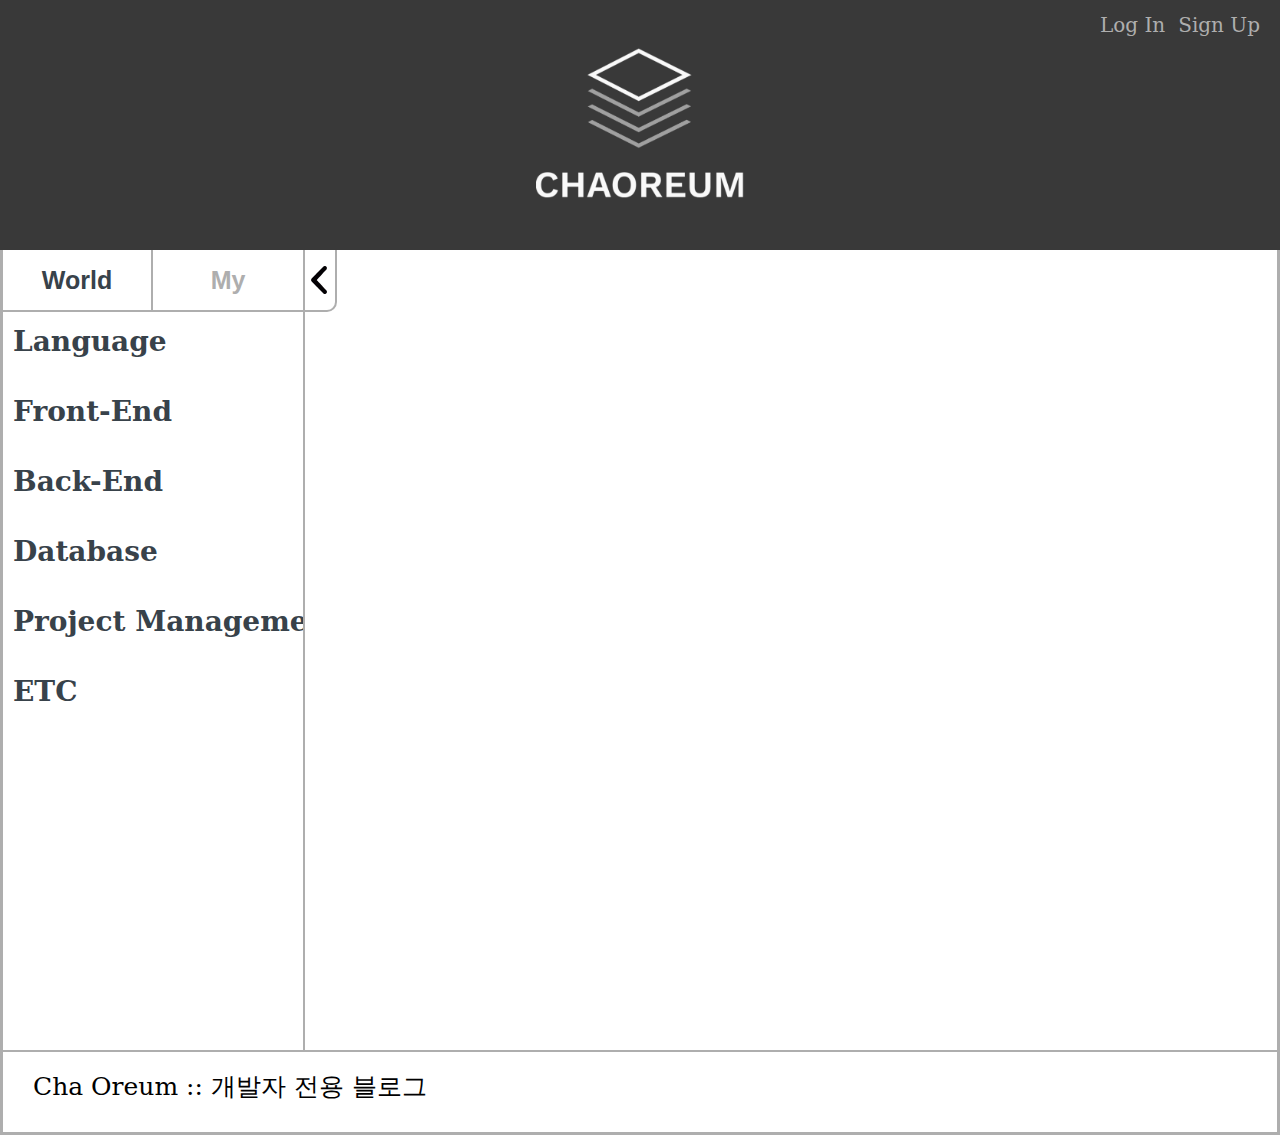
==== html/detail.html @ 219d4a53 "[update] index페이지 submit 수정 [add] detail페이지 추가 및 header, aside, footer 추가" ====
<!DOCTYPE html>
<html lang="en">
<head>
    <meta charset="UTF-8">
    <meta http-equiv="X-UA-Compatible" content="IE=edge">
    <meta name="viewport" content="width=device-width, initial-scale=1.0">
    <link href="../image/headLogo.png" rel="shortcut icon" type="image/x-icon">
    <title>Cha Oreum</title>
    <link rel="stylesheet" href="../css/detail.css">
    <script src="https://code.jquery.com/jquery-1.12.4.min.js"></script>
    <script src="../js/detail.js"></script>
</head>
<body>
    <!-- header -->
    <header>
        <div id="header">
            <div id="header_empty"></div>
            <a href="index.html"><img src="../image/logo.png" alt="logo" id="logo"></a>
            <div id="account">
                <a href="logIn.html">Log In</a>
                <a href="signUp.html">Sign Up</a>
            </div>
        </div>
    </header>

    <!------------------------------------------------------------------------------------->
    
    <div id="body">

        <!-- aside -->
        <aside>
            <div id="hideMenu"><img src="../image/hideMenu.png" alt="숨기기" class="hide"></div>
            <div id="showMenu"><img src="../image/showMenu.png" alt="보이기" class="show"></div>
            <div id="aside_wrap">
                <div id="menu_btn">
                    <button id="world">World</button>
                    <button id="my">My</button>
                </div>
                <div id="category">
                    <div class="mainCategory">Language</div>
                    <div class="sub">
                        <div class="subCategory"><p>JAVA</p></div>
                        <div class="subCategory"><p>Python</p></div>
                        <div class="subCategory"><p>C</p></div>
                    </div>

                    <div class="mainCategory">Front-End</div>
                    <div class="sub">
                        <div class="subCategory"><p>HTML</p></div>
                        <div class="subCategory"><p>CSS</p></div>
                        <div class="subCategory"><p>JavaScript</p></div>
                    </div>

                    <div class="mainCategory">Back-End</div>
                    <div class="sub">
                        <div class="subCategory"><p>PHP</p></div>
                        <div class="subCategory"><p>JSP</p></div>
                        <div class="subCategory"><p>Spring</p></div>
                    </div>

                    <div class="mainCategory">Database</div>
                    <div class="sub">
                        <div class="subCategory"><p>Oracle</p></div>
                        <div class="subCategory"><p>MySQL</p></div>
                    </div>

                    <div class="mainCategory">Project Management</div>
                    <div class="sub">
                        <div class="subCategory"><p>GitHub</p></div>
                    </div>

                    <div class="mainCategory">ETC</div>
                    <div class="sub">
                        <div class="subCategory"><p>Error</p></div>
                        <div class="subCategory"><p>QnA</p></div>
                    </div>
                    
                </div>
            </div>

        </aside>

        <!------------------------------------------------------------------------------------->

        <!-- main -->
        <main>
            
        </main>

        <input type="hidden" name="c" id="category" value="">
        <input type="hidden" name="t" id="title" value="">
        <input type="hidden" name="n" id="nickname" value="">
        <input type="hidden" name="s" id="sort" value="">
        <input type="hidden" name="p" id="page" value="">
    </div>

    <!-- footer -->
    <footer>
        <div id="footer">
            <a href="index.html">Cha Oreum :: 개발자 전용 블로그</a>
        </div>

    </footer>
</body>
</html>
---- css/detail.css ----
/* @font-face {
    font-family: 'NanumGothic';
    src: url('../font/NanumGothic.eot');
    src: url('../font/NanumGothic.eot') format('embedded-opentype')
        ,url('../font/NanumGothic.woff') format('woff');
} */

* {
    margin: 0;
    padding: 0;
}

*:focus {
    outline: none;
}

body {
    width: 1280px;
    margin: 0 auto;
    font-family: 'NanumGothic', 'serif';
}

#body {
    min-height: 800px;
    border-left: 3px solid #AEAEAE;
    border-right: 3px solid #AEAEAE;
    display: flex;
    
}

a {
    color: black;
    text-decoration: none;
}

ul {
    list-style: none;
}

/* header */
#header {
    height: 250px;
    background-color: #393939;
    display: flex;
    justify-content: space-between;
    align-items: center;
}

#header_empty {
    width: 180px;
}

#logo {
    height: 150px;
}

#account {
    width: 160px;
    margin-right: 20px;
    display: flex;
    justify-content: space-between;
}

#account a {
    font-size: 20px;
    color: #AEAEAE;
    margin-bottom: 200px;
}

#account a:hover {
    text-decoration: underline;
}

/* aside */
aside {
    border-right: 2px solid #AEAEAE;
    width: 300px;

}

#hideMenu {
    height: 0px;
    left: 300px;
    position: relative;
}

#hideMenu img {
    border-right: 2px solid #AEAEAE;
    border-bottom: 2px solid #AEAEAE;
    border-bottom-right-radius: 10px;
    padding: 16px 2px;
    cursor: pointer;
}

#showMenu {
    height: 0px;
    left: 0px;
    position: relative;
    display: none;
}

#showMenu img {
    border-right: 2px solid #AEAEAE;
    border-bottom: 2px solid #AEAEAE;
    border-bottom-right-radius: 10px;
    padding: 16px 2px;
    cursor: pointer;
}

#aside_wrap {
    overflow: hidden;
}

#menu_btn {
    width: 300px;
    border-bottom: 2px solid #AEAEAE;
    display: flex;
    justify-content: center;
}

#menu_btn button {
    width: 150px;
    height: 60px;
    font-size: 25px;
    font-weight: bold;
    border: none;
    background-color: white;
    cursor: pointer;
}

#menu_btn #world {
    color: #38424A;
    border-right: 2px solid #AEAEAE;
}

#menu_btn #my {
    color: #AEAEAE;
}

.mainCategory {
    height: 60px;
    font-size: 28px;
    font-weight: bold;
    color: #38424A;
    line-height: 60px;
    padding-left: 10px;
    margin-bottom: 10px;
    text-overflow: hidden;
    white-space: nowrap;
    cursor: pointer;
}

.sub {
    width: 200px;
    height: 0;
    overflow: hidden;
}

.subCategory {
    height: 30px;
    font-size: 20px;
    color: #38424A;
    line-height: 30px;
    margin: 10px 0;
    padding-left: 20px;
    position: relative;
    cursor: pointer;
}

.subCategory p {
    padding-left: 10px;
}

.subCategory::after {
    content: "";
    position: absolute;
    width: 0;
    height: 2px;
    background-color: #AEAEAE;
    transition: all .5s;
}

.subCategory:hover::after {
    width: 100%;
}

/* main */
main {
    min-width: 0;
    flex: 1;
}

/* footer */
#footer {
    height: 80px;
    font-size: 25px;
    line-height: 70px;
    border-width: 2px 3px 3px 3px;
    border-style: solid;
    border-color: #AEAEAE;
    padding-left: 30px;
}
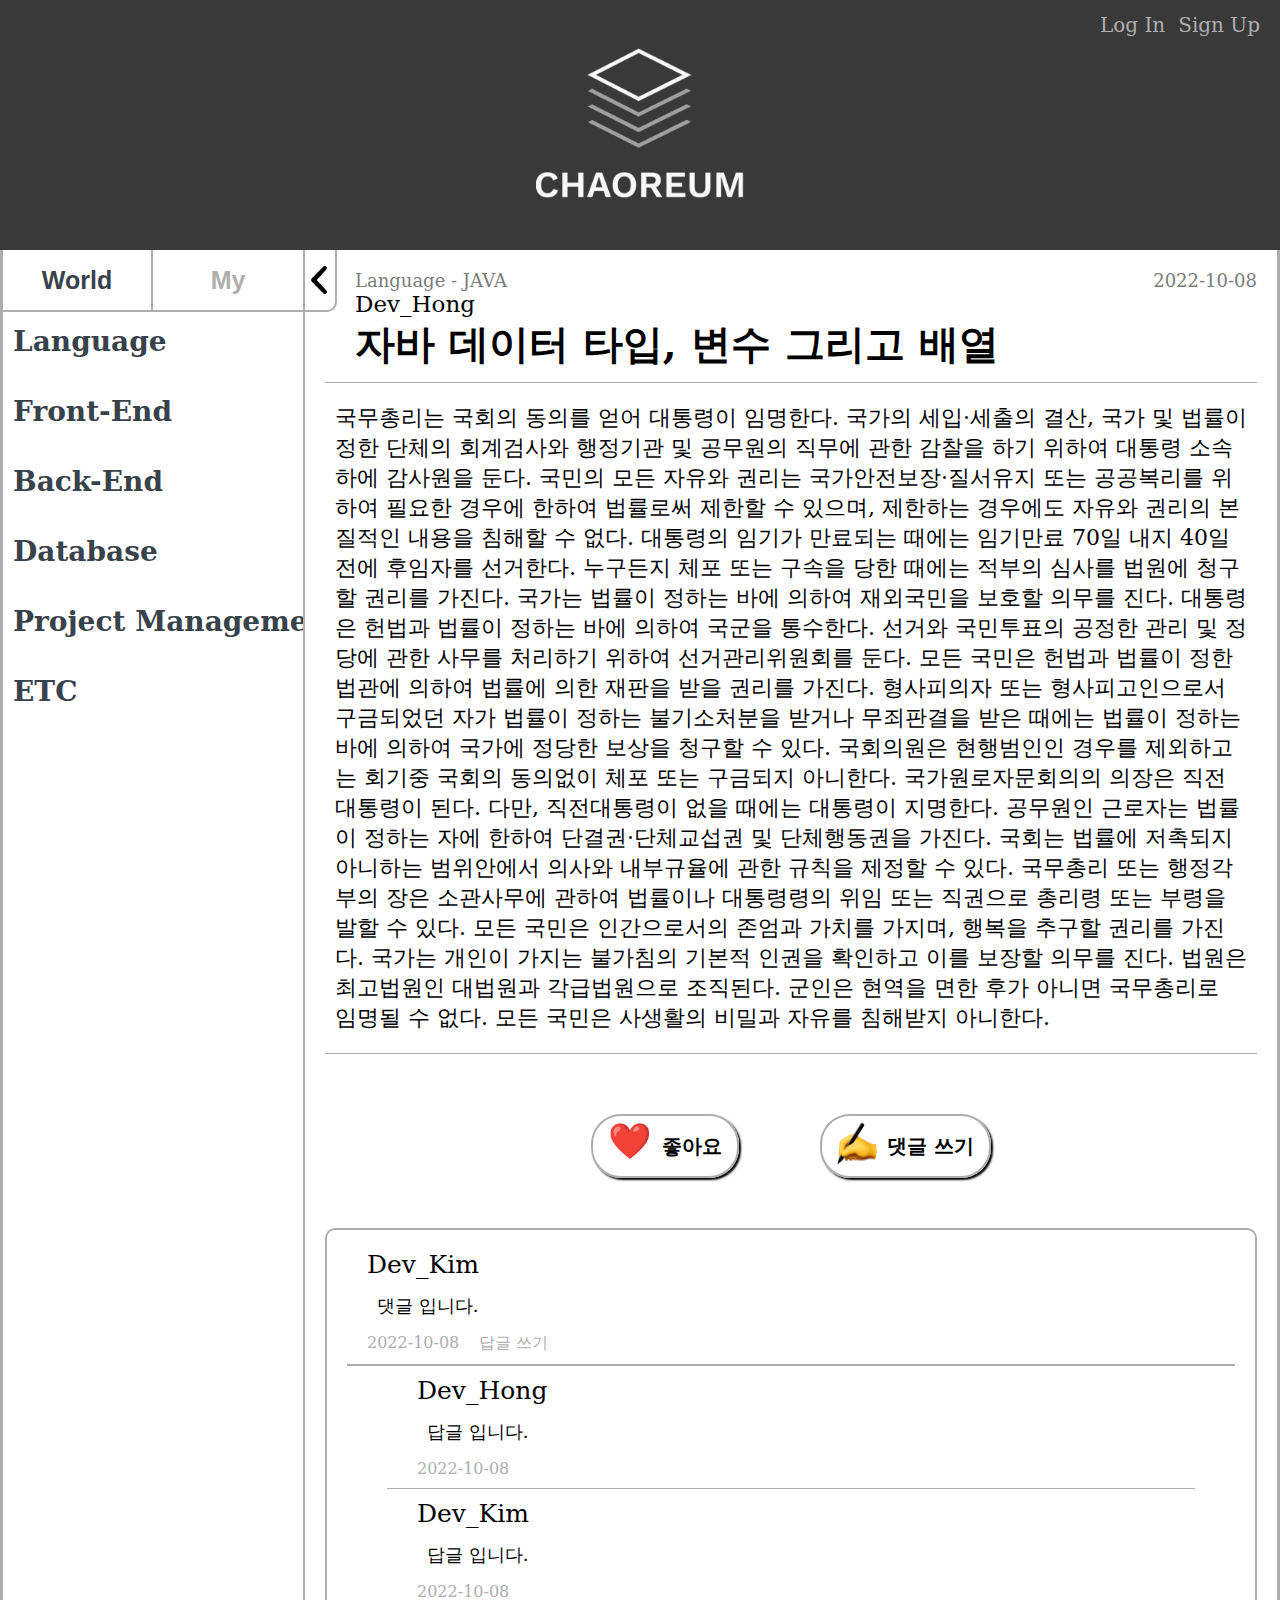
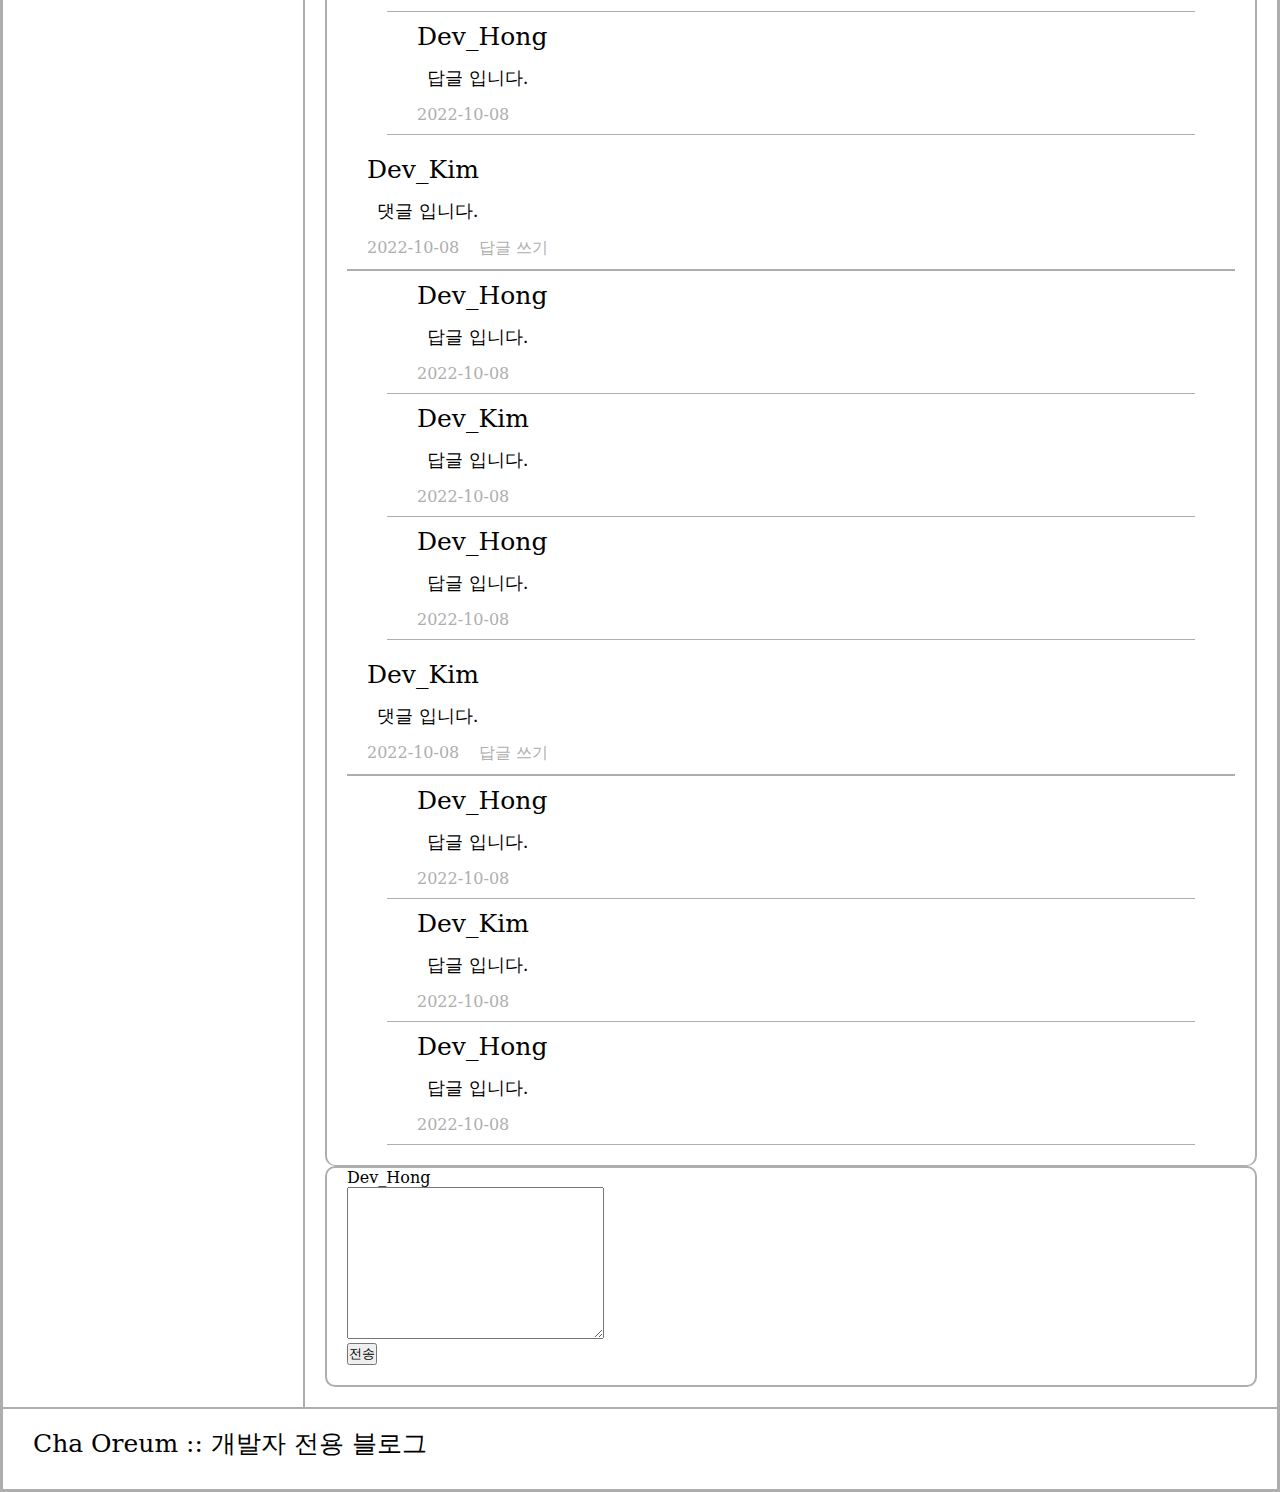
==== commit 8dad1d23: "[add] detail페이지 구현 중" ====
--- a/html/detail.html
+++ b/html/detail.html
@@ -84,14 +84,149 @@
 
         <!-- main -->
         <main>
-            
+        
+            <div>
+                <div id="information">
+                    <span id="category"><span>Language</span> - <span>JAVA</span></span>
+                    <span id="regDate">2022-10-08</span>
+                </div>
+                <div id="nickname">Dev_Hong</div>
+                <div id="title">자바 데이터 타입, 변수 그리고 배열</div>
+                <div id="contents">
+                    국무총리는 국회의 동의를 얻어 대통령이 임명한다. 국가의 세입·세출의 결산, 국가 및 법률이 정한 단체의 회계검사와 행정기관 및 공무원의 직무에 관한 감찰을 하기 위하여 대통령 소속하에 감사원을 둔다. 국민의 모든 자유와 권리는 국가안전보장·질서유지 또는 공공복리를 위하여 필요한 경우에 한하여 법률로써 제한할 수 있으며, 제한하는 경우에도 자유와 권리의 본질적인 내용을 침해할 수 없다. 대통령의 임기가 만료되는 때에는 임기만료 70일 내지 40일전에 후임자를 선거한다. 누구든지 체포 또는 구속을 당한 때에는 적부의 심사를 법원에 청구할 권리를 가진다. 국가는 법률이 정하는 바에 의하여 재외국민을 보호할 의무를 진다.
+
+대통령은 헌법과 법률이 정하는 바에 의하여 국군을 통수한다. 선거와 국민투표의 공정한 관리 및 정당에 관한 사무를 처리하기 위하여 선거관리위원회를 둔다. 모든 국민은 헌법과 법률이 정한 법관에 의하여 법률에 의한 재판을 받을 권리를 가진다. 형사피의자 또는 형사피고인으로서 구금되었던 자가 법률이 정하는 불기소처분을 받거나 무죄판결을 받은 때에는 법률이 정하는 바에 의하여 국가에 정당한 보상을 청구할 수 있다. 국회의원은 현행범인인 경우를 제외하고는 회기중 국회의 동의없이 체포 또는 구금되지 아니한다. 국가원로자문회의의 의장은 직전대통령이 된다. 다만, 직전대통령이 없을 때에는 대통령이 지명한다.
+
+공무원인 근로자는 법률이 정하는 자에 한하여 단결권·단체교섭권 및 단체행동권을 가진다. 국회는 법률에 저촉되지 아니하는 범위안에서 의사와 내부규율에 관한 규칙을 제정할 수 있다. 국무총리 또는 행정각부의 장은 소관사무에 관하여 법률이나 대통령령의 위임 또는 직권으로 총리령 또는 부령을 발할 수 있다. 모든 국민은 인간으로서의 존엄과 가치를 가지며, 행복을 추구할 권리를 가진다. 국가는 개인이 가지는 불가침의 기본적 인권을 확인하고 이를 보장할 의무를 진다. 법원은 최고법원인 대법원과 각급법원으로 조직된다. 군인은 현역을 면한 후가 아니면 국무총리로 임명될 수 없다. 모든 국민은 사생활의 비밀과 자유를 침해받지 아니한다.
+                </div>
+            </div>
+
+            <div id="guest">
+                <div>
+                    <div id="hart"><!-- 🤍 -->❤️</div><div id="like">좋아요</div>
+                </div>
+                <div>
+                    <img src="../image/comment.png" id="comment_img"><div id="comment_btn">댓글 쓰기</div>
+                </div>
+            </div>
+
+            <!-- comment -->
+            <div>
+                <div id="comments">
+                    <div class="mainComment">
+                        <div class="nickname">Dev_Kim</div>
+                        <div class="comment">댓글 입니다.</div>
+                        <div class="commRegDate"><span>2022-10-08</span><span class="reply_btn">답글 쓰기</span></div>
+                    </div>
+                    <div class="reply">
+                        <form name="replyForm" action="" method="post">
+                            <div>
+                                <textarea name="reply" id="" cols="30" rows="10" placeholder=" 답글을 입력해 주세요."></textarea>
+                                <div>
+                                    <input type="button" value="전송" onclick="sendReply(comment_no)">
+                                </div>
+                            </div>
+                        </form>
+                    </div>
+                    <div>
+                        <div class="subComment">
+                            <div class="nickname">Dev_Hong</div>
+                            <div class="comment">답글 입니다.</div>
+                            <div class="commRegDate">2022-10-08</div>
+                        </div>
+                        <div class="subComment">
+                            <div class="nickname">Dev_Kim</div>
+                            <div class="comment">답글 입니다.</div>
+                            <div class="commRegDate">2022-10-08</div>
+                        </div>
+                        <div class="subComment">
+                            <div class="nickname">Dev_Hong</div>
+                            <div class="comment">답글 입니다.</div>
+                            <div class="commRegDate">2022-10-08</div>
+                        </div>
+                    </div>
+
+                    <div class="mainComment">
+                        <div class="nickname">Dev_Kim</div>
+                        <div class="comment">댓글 입니다.</div>
+                        <div class="commRegDate"><span>2022-10-08</span><span class="reply_btn">답글 쓰기</span></div>
+                    </div>
+                    <div class="reply">
+                        <form name="replyForm" action="" method="post">
+                            <div>
+                                <textarea name="reply" id="" cols="30" rows="10" placeholder=" 답글을 입력해 주세요."></textarea>
+                                <div>
+                                    <input type="button" value="전송" onclick="sendReply(comment_no)">
+                                </div>
+                            </div>
+                        </form>
+                    </div>
+                    <div>
+                        <div class="subComment">
+                            <div class="nickname">Dev_Hong</div>
+                            <div class="comment">답글 입니다.</div>
+                            <div class="commRegDate">2022-10-08</div>
+                        </div>
+                        <div class="subComment">
+                            <div class="nickname">Dev_Kim</div>
+                            <div class="comment">답글 입니다.</div>
+                            <div class="commRegDate">2022-10-08</div>
+                        </div>
+                        <div class="subComment">
+                            <div class="nickname">Dev_Hong</div>
+                            <div class="comment">답글 입니다.</div>
+                            <div class="commRegDate">2022-10-08</div>
+                        </div>
+                    </div>
+
+                    <div class="mainComment">
+                        <div class="nickname">Dev_Kim</div>
+                        <div class="comment">댓글 입니다.</div>
+                        <div class="commRegDate"><span>2022-10-08</span><span class="reply_btn">답글 쓰기</span></div>
+                    </div>
+                    <div class="reply">
+                        <form name="replyForm" action="" method="post">
+                            <div>
+                                <textarea name="reply" id="" cols="30" rows="10" placeholder=" 답글을 입력해 주세요."></textarea>
+                                <div>
+                                    <input type="button" value="전송" onclick="sendReply(comment_no)">
+                                </div>
+                            </div>
+                        </form>
+                    </div>
+                    <div>
+                        <div class="subComment">
+                            <div class="nickname">Dev_Hong</div>
+                            <div class="comment">답글 입니다.</div>
+                            <div class="commRegDate">2022-10-08</div>
+                        </div>
+                        <div class="subComment">
+                            <div class="nickname">Dev_Kim</div>
+                            <div class="comment">답글 입니다.</div>
+                            <div class="commRegDate">2022-10-08</div>
+                        </div>
+                        <div class="subComment">
+                            <div class="nickname">Dev_Hong</div>
+                            <div class="comment">답글 입니다.</div>
+                            <div class="commRegDate">2022-10-08</div>
+                        </div>
+                    </div>
+                </div>
+                <div id="writeComment">
+                    <form name="commentForm" action="" method="post">
+                        <div>Dev_Hong</div>
+                        <div>
+                            <textarea name="" id="" cols="30" rows="10"></textarea>
+                            <div>
+                                <input type="button" value="전송">
+                            </div>
+                        </div>
+                    </form>
+                </div>
+            </div>
+
         </main>
 
-        <input type="hidden" name="c" id="category" value="">
-        <input type="hidden" name="t" id="title" value="">
-        <input type="hidden" name="n" id="nickname" value="">
-        <input type="hidden" name="s" id="sort" value="">
-        <input type="hidden" name="p" id="page" value="">
     </div>
 
     <!-- footer -->
--- a/css/detail.css
+++ b/css/detail.css
@@ -187,7 +187,133 @@
 /* main */
 main {
     min-width: 0;
+    width: 100%;
+    padding: 20px;
     flex: 1;
+}
+
+#information, #nickname, #title {
+    padding-left: 30px;
+}
+
+#information {
+    font-size: 18px;
+    color: #7C7C7C;
+    display: flex;
+    justify-content: space-between;
+}
+
+#nickname {
+    font-size: 23px;
+}
+
+#title {
+    font-size: 40px;
+    font-weight: bold;
+    border-bottom: 1px solid #AEAEAE;
+    padding-right: 30px;
+    padding-bottom: 10px;
+    overflow: hidden;
+    text-overflow: ellipsis;
+    white-space: nowrap;
+}
+
+#contents {
+    font-size: 22px;
+    border-bottom: 1px solid #AEAEAE;
+    padding: 20px 10px;
+}
+
+#guest {
+    width: 400px;
+    margin: 60px auto 50px;
+    display: flex;
+    justify-content: space-between;
+}
+
+#guest>div {
+    height: 50px;
+    border: 2px solid #AEAEAE;
+    border-radius: 30px;
+    padding: 5px 15px;
+    box-shadow: 2px 2px 2px black;
+    display: flex;
+    justify-content: center;
+    cursor: pointer;
+}
+
+#guest>div:active {
+    box-shadow: none;
+    position: relative;
+    top: 2px;
+    left: 2px;
+}
+
+#hart {
+    font-size: 35px;
+}
+
+#like, #comment_btn {
+    font-size: 20px;
+    font-weight: bold;
+    line-height: 50px;
+    margin-left: 10px;
+}
+
+#comment_img {
+    width: 40px;
+    padding-bottom: 5px;
+}
+
+/* comment */
+#comments, #writeComment {
+    border: 2px solid #AEAEAE;
+    border-radius: 10px;
+    padding: 0 20px 20px;
+}
+
+#comments {
+    border-bottom: 0.5px solid #AEAEAE;
+}
+
+.mainComment {
+    border-bottom: 2px solid #AEAEAE;
+    padding: 20px 20px 0;
+}
+
+.nickname {
+    font-size: 25px;
+}
+
+.comment {
+    font-size: 18px;
+    margin: 15px 10px;
+}
+
+.commRegDate {
+    color: #AEAEAE;
+    font-size: 16px;
+    padding-bottom: 10px;
+}
+
+.reply_btn {
+    margin-left: 20px;
+    cursor: pointer;
+}
+
+.reply_btn:hover {
+    text-decoration: underline;
+}
+
+.reply {
+    padding-top: 10px;
+    display: none;
+}
+
+.subComment {
+    border-bottom: 1px solid #AEAEAE;
+    margin: 0 40px;
+    padding: 10px 30px 0px;
 }
 
 /* footer */
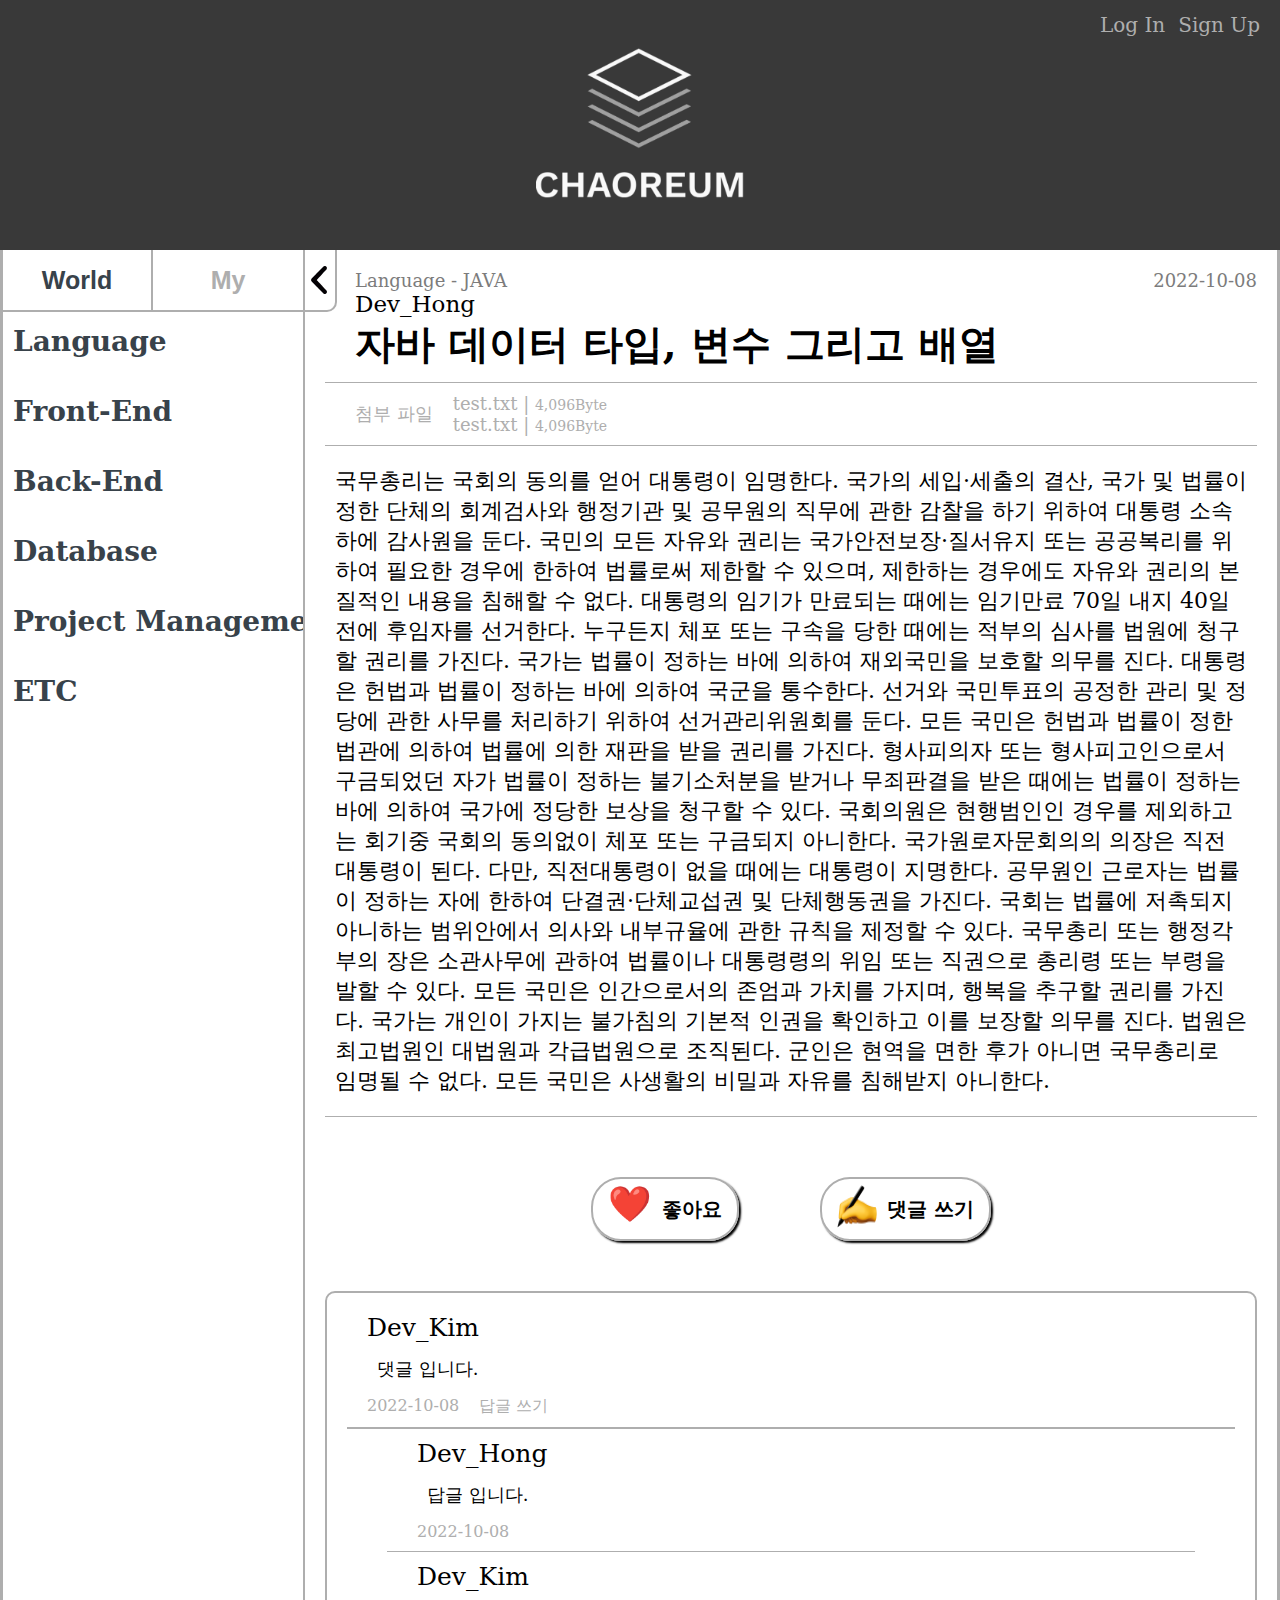
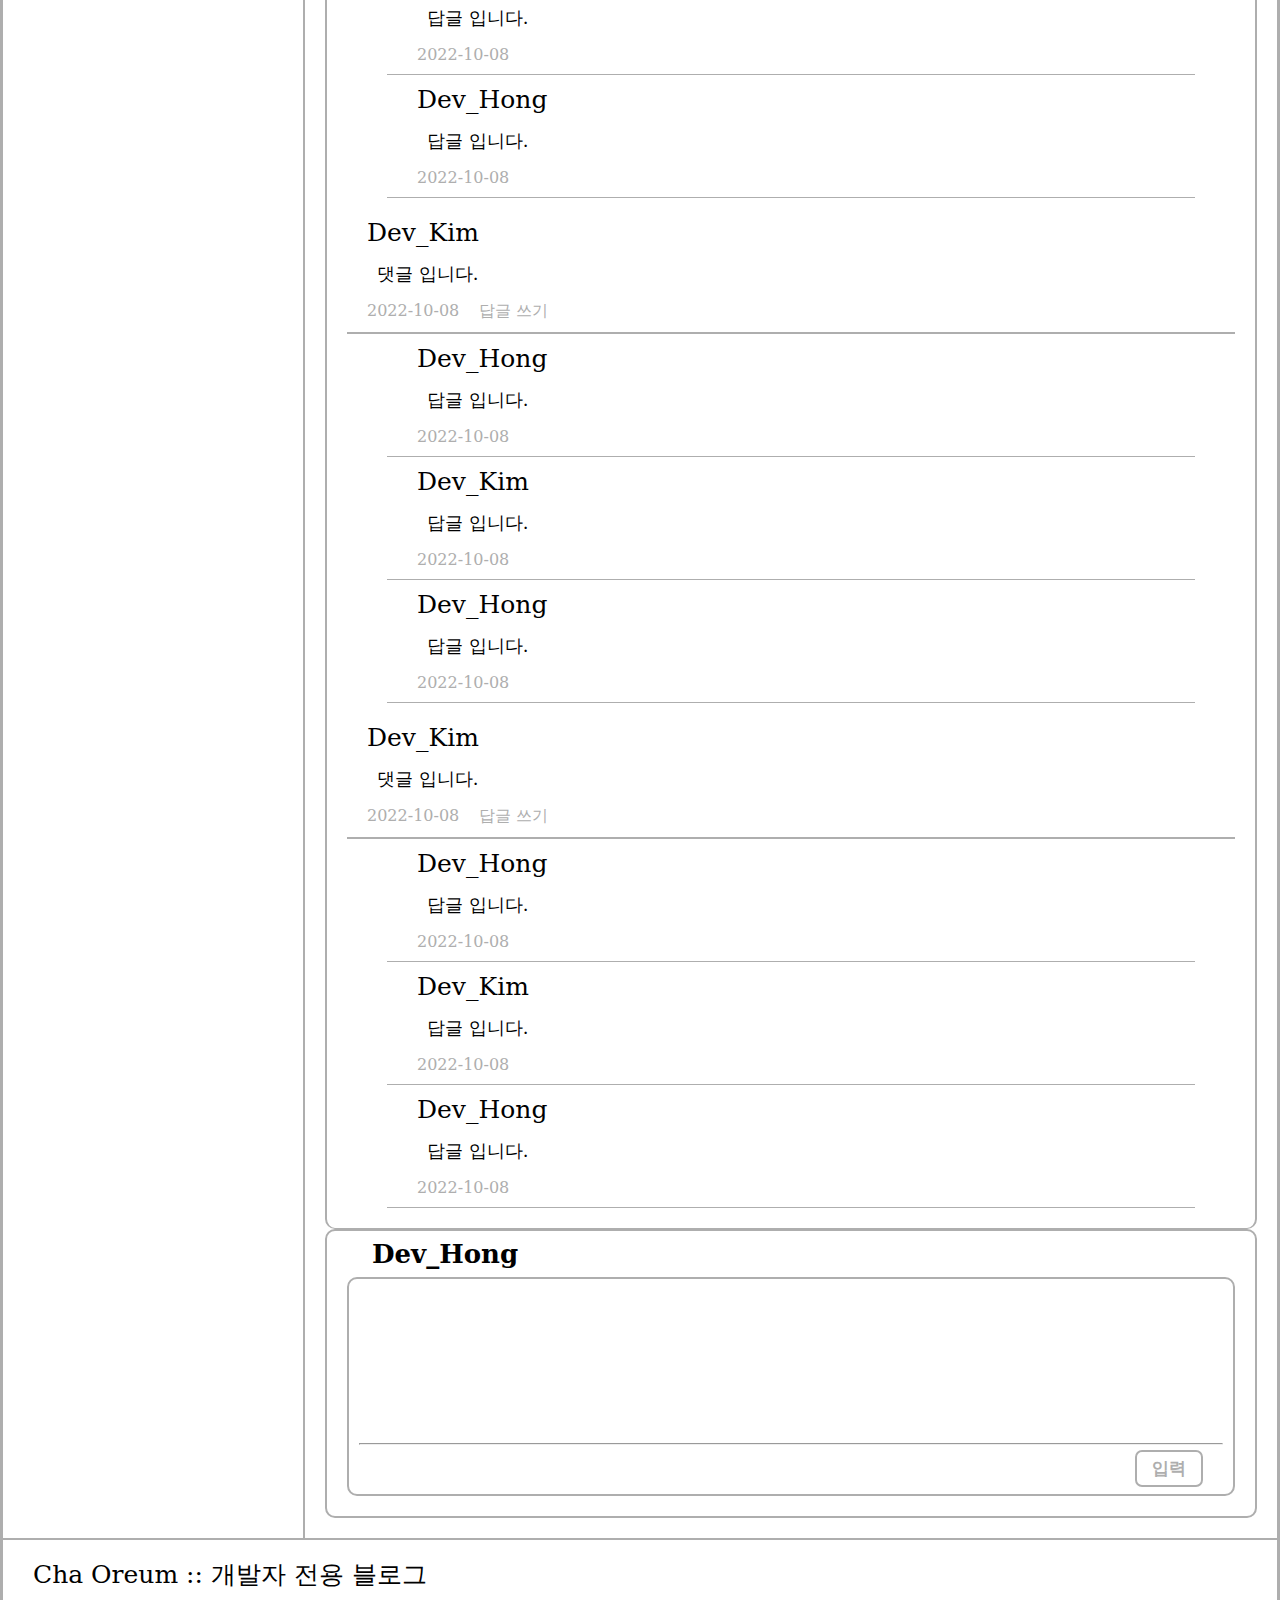
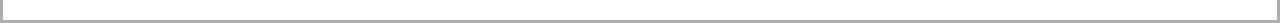
==== commit 55ae1cdf: "[add] detail페이지 첨부파일 추가 [update]댓글, 답글 디자인 업데이트 detail페이지 디자인 구현 완료" ====
--- a/html/detail.html
+++ b/html/detail.html
@@ -92,6 +92,13 @@
                 </div>
                 <div id="nickname">Dev_Hong</div>
                 <div id="title">자바 데이터 타입, 변수 그리고 배열</div>
+                <div id="files">
+                    <div id="file">첨부 파일</div>
+                    <div class="file">
+                        <div><a download href="" class="fileName">test.txt</a> | <span class="fileSize">4,096Byte</span></div>
+                        <div><a download href="" class="fileName">test.txt</a> | <span class="fileSize">4,096Byte</span></div>
+                    </div>
+                </div>
                 <div id="contents">
                     국무총리는 국회의 동의를 얻어 대통령이 임명한다. 국가의 세입·세출의 결산, 국가 및 법률이 정한 단체의 회계검사와 행정기관 및 공무원의 직무에 관한 감찰을 하기 위하여 대통령 소속하에 감사원을 둔다. 국민의 모든 자유와 권리는 국가안전보장·질서유지 또는 공공복리를 위하여 필요한 경우에 한하여 법률로써 제한할 수 있으며, 제한하는 경우에도 자유와 권리의 본질적인 내용을 침해할 수 없다. 대통령의 임기가 만료되는 때에는 임기만료 70일 내지 40일전에 후임자를 선거한다. 누구든지 체포 또는 구속을 당한 때에는 적부의 심사를 법원에 청구할 권리를 가진다. 국가는 법률이 정하는 바에 의하여 재외국민을 보호할 의무를 진다.
 
@@ -121,9 +128,9 @@
                     <div class="reply">
                         <form name="replyForm" action="" method="post">
                             <div>
-                                <textarea name="reply" id="" cols="30" rows="10" placeholder=" 답글을 입력해 주세요."></textarea>
-                                <div>
-                                    <input type="button" value="전송" onclick="sendReply(comment_no)">
+                                <textarea name="reply" class="reply_txt" cols="30" rows="10" placeholder="답글을 입력해 주세요."></textarea><hr>
+                                <div class="reply_btn_wrap">
+                                    <input type="button" class="reply_send" value="입력" onclick="sendReply(comment_no)">
                                 </div>
                             </div>
                         </form>
@@ -154,9 +161,9 @@
                     <div class="reply">
                         <form name="replyForm" action="" method="post">
                             <div>
-                                <textarea name="reply" id="" cols="30" rows="10" placeholder=" 답글을 입력해 주세요."></textarea>
-                                <div>
-                                    <input type="button" value="전송" onclick="sendReply(comment_no)">
+                                <textarea name="reply" class="reply_txt" cols="30" rows="10" placeholder="답글을 입력해 주세요."></textarea><hr>
+                                <div class="reply_btn_wrap">
+                                    <input type="button" class="reply_send" value="입력" onclick="sendReply(comment_no)">
                                 </div>
                             </div>
                         </form>
@@ -187,9 +194,9 @@
                     <div class="reply">
                         <form name="replyForm" action="" method="post">
                             <div>
-                                <textarea name="reply" id="" cols="30" rows="10" placeholder=" 답글을 입력해 주세요."></textarea>
-                                <div>
-                                    <input type="button" value="전송" onclick="sendReply(comment_no)">
+                                <textarea name="reply" class="reply_txt" cols="30" rows="10" placeholder="답글을 입력해 주세요."></textarea><hr>
+                                <div class="reply_btn_wrap">
+                                    <input type="button" class="reply_send" value="입력" onclick="sendReply(comment_no)">
                                 </div>
                             </div>
                         </form>
@@ -214,11 +221,11 @@
                 </div>
                 <div id="writeComment">
                     <form name="commentForm" action="" method="post">
-                        <div>Dev_Hong</div>
-                        <div>
-                            <textarea name="" id="" cols="30" rows="10"></textarea>
-                            <div>
-                                <input type="button" value="전송">
+                        <div id="comment_nick">Dev_Hong</div>
+                        <div id="comment_wrap">
+                            <textarea name="comment" id="comment_txt" cols="30" rows="10"></textarea><hr>
+                            <div id="comment_btn_wrap">
+                                <input type="button" id="comment_send" value="입력">
                             </div>
                         </div>
                     </form>
--- a/css/detail.css
+++ b/css/detail.css
@@ -218,6 +218,30 @@
     white-space: nowrap;
 }
 
+#files {
+    font-size: 18px;
+    color: #AEAEAE;
+    border-bottom: 1px solid #AEAEAE;
+    padding: 10px 30px;
+    display: flex;
+}
+
+#file {
+    margin-right: 20px;
+}
+
+.fileName {
+    color: #AEAEAE;
+}
+
+.fileName:hover {
+    text-decoration: underline;
+}
+
+.fileSize {
+    font-size: 14px;
+}
+
 #contents {
     font-size: 22px;
     border-bottom: 1px solid #AEAEAE;
@@ -306,14 +330,91 @@
 }
 
 .reply {
-    padding-top: 10px;
+    height: 165px;
+    border: 2px solid #AEAEAE;
+    border-radius: 10px;
+    margin: 10px;
+    padding: 10px;
     display: none;
+}
+
+.reply_txt {
+    width: 100%;
+    height: 120px;
+    font-size: 16px;
+    border: none;
+    resize: none;
+}
+
+.reply_btn_wrap {
+    float: right;
+}
+
+.reply_send {
+    color: #AEAEAE;
+    font-size: 17px;
+    font-weight: bold;
+    border: 2px solid #AEAEAE;
+    border-radius: 7px;
+    background-color: white;
+    margin: 5px 20px;
+    padding: 5px 15px;
+    cursor: pointer;
+}
+
+.reply_send:hover {
+    color: #393939;
+    border: 2px solid #393939;
+    text-decoration: none;
 }
 
 .subComment {
     border-bottom: 1px solid #AEAEAE;
     margin: 0 40px;
     padding: 10px 30px 0px;
+}
+
+#comment_nick {
+    font-size: 26px;
+    font-weight: bold;
+    margin: 8px 25px;
+}
+
+#comment_wrap {
+    height: 195px;
+    border: 2px solid #AEAEAE;
+    border-radius: 10px;
+    padding: 10px;
+}
+
+#comment_txt {
+    width: 100%;
+    height: 150px;
+    font-size: 18px;
+    border: none;
+    resize: none;
+}
+
+#comment_btn_wrap {
+    float: right;
+}
+
+#comment_send {
+    color: #AEAEAE;
+    font-size: 17px;
+    font-weight: bold;
+    border: 2px solid #AEAEAE;
+    border-radius: 7px;
+    background-color: white;
+    margin: 5px 20px;
+    padding: 5px 15px;
+    cursor: pointer;
+}
+
+#comment_send:hover {
+    color: #393939;
+    border: 2px solid #393939;
+    text-decoration: none;
 }
 
 /* footer */
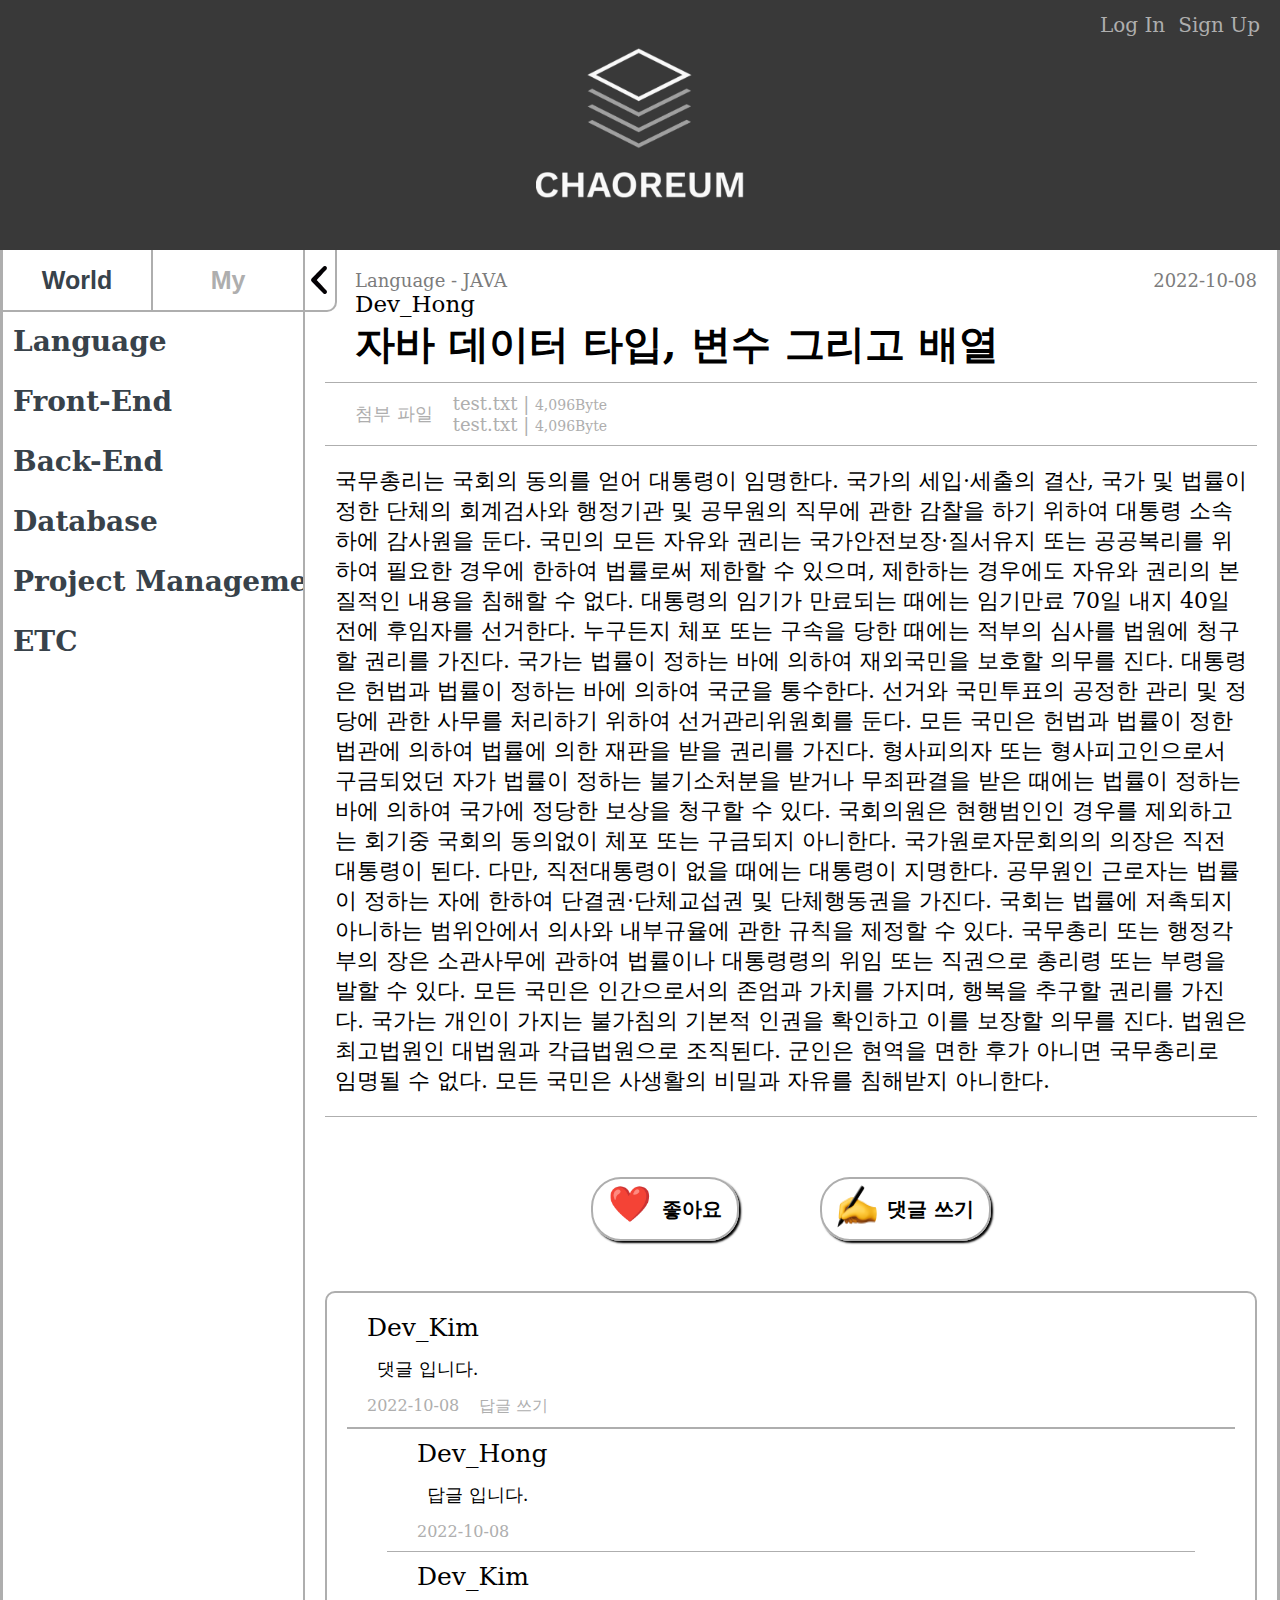
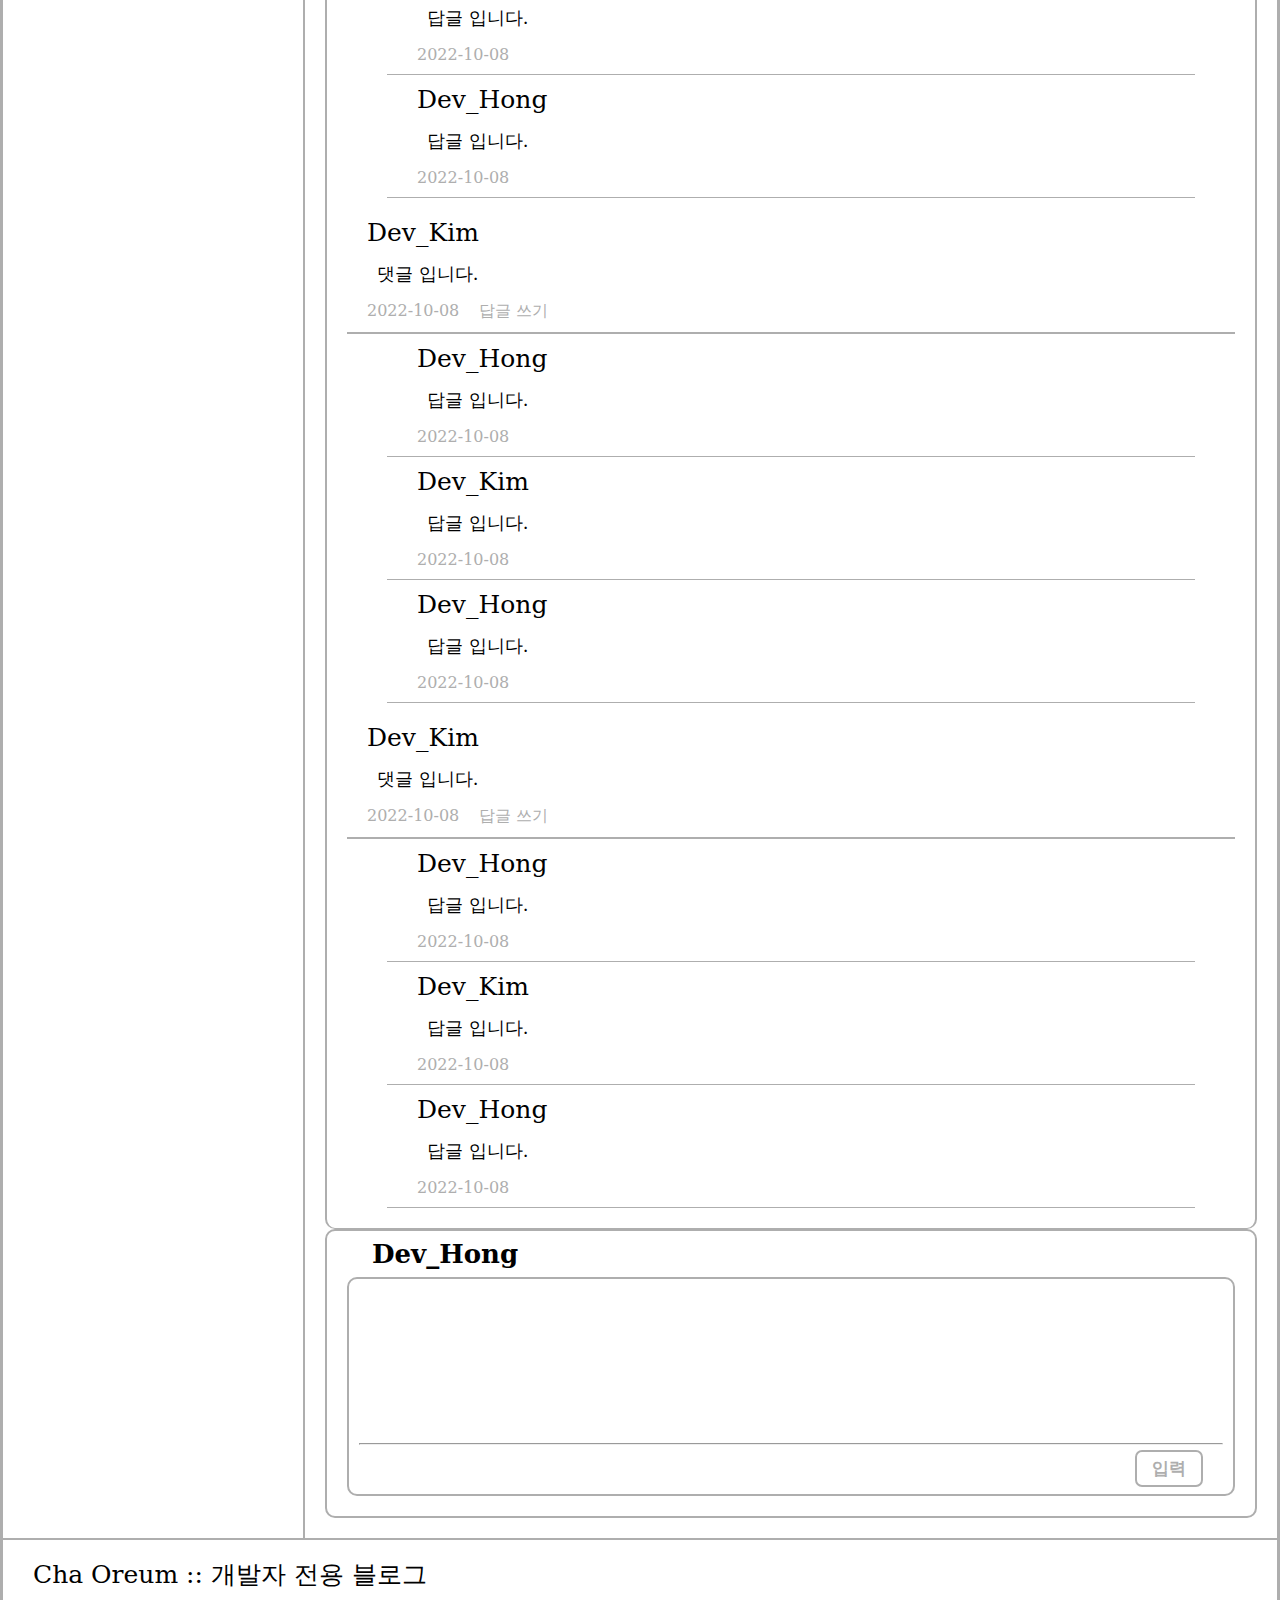
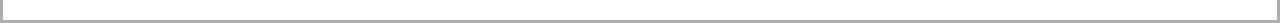
==== commit dae810d7: "[update]reg페이지 수정 중 (summernote)" ====
--- a/html/detail.html
+++ b/html/detail.html
@@ -29,8 +29,8 @@
 
         <!-- aside -->
         <aside>
-            <div id="hideMenu"><img src="../image/hideMenu.png" alt="숨기기" class="hide"></div>
-            <div id="showMenu"><img src="../image/showMenu.png" alt="보이기" class="show"></div>
+            <div id="hideMenu"><img src="../image/hideMenu.png" alt="숨기기" class="hide_btn"></div>
+            <div id="showMenu"><img src="../image/showMenu.png" alt="보이기" class="show_btn"></div>
             <div id="aside_wrap">
                 <div id="menu_btn">
                     <button id="world">World</button>
@@ -112,7 +112,7 @@
                 <div>
                     <div id="hart"><!-- 🤍 -->❤️</div><div id="like">좋아요</div>
                 </div>
-                <div>
+                <div onclick="comment_focus()">
                     <img src="../image/comment.png" id="comment_img"><div id="comment_btn">댓글 쓰기</div>
                 </div>
             </div>
@@ -232,6 +232,14 @@
                 </div>
             </div>
 
+            <!-- 수정, 삭제 -->
+            <!-- <div id="update_wrap">
+                <form action="">
+                    <input type="button" name="" id="update" value="수 정">
+                    <input type="button" name="" id="delete" value="삭 제">
+                </form>
+            </div> -->
+
         </main>
 
     </div>
--- a/css/detail.css
+++ b/css/detail.css
@@ -144,7 +144,6 @@
     color: #38424A;
     line-height: 60px;
     padding-left: 10px;
-    margin-bottom: 10px;
     text-overflow: hidden;
     white-space: nowrap;
     cursor: pointer;
@@ -415,6 +414,30 @@
     color: #393939;
     border: 2px solid #393939;
     text-decoration: none;
+}
+
+#update_wrap {
+    height: 170px;
+    text-align: center;
+    line-height: 200px;
+}
+
+#update_wrap input {
+    width: 120px;
+    height: 60px;
+    color: #AEAEAE;
+    font-size: 20px;
+    font-weight: bold;
+    border: 2px solid #AEAEAE;
+    border-radius: 10px;
+    background-color: white;
+    margin: 0 50px;
+    cursor: pointer;
+}
+
+#update_wrap input:hover {
+    color: #393939;
+    border: 2px solid #393939;
 }
 
 /* footer */
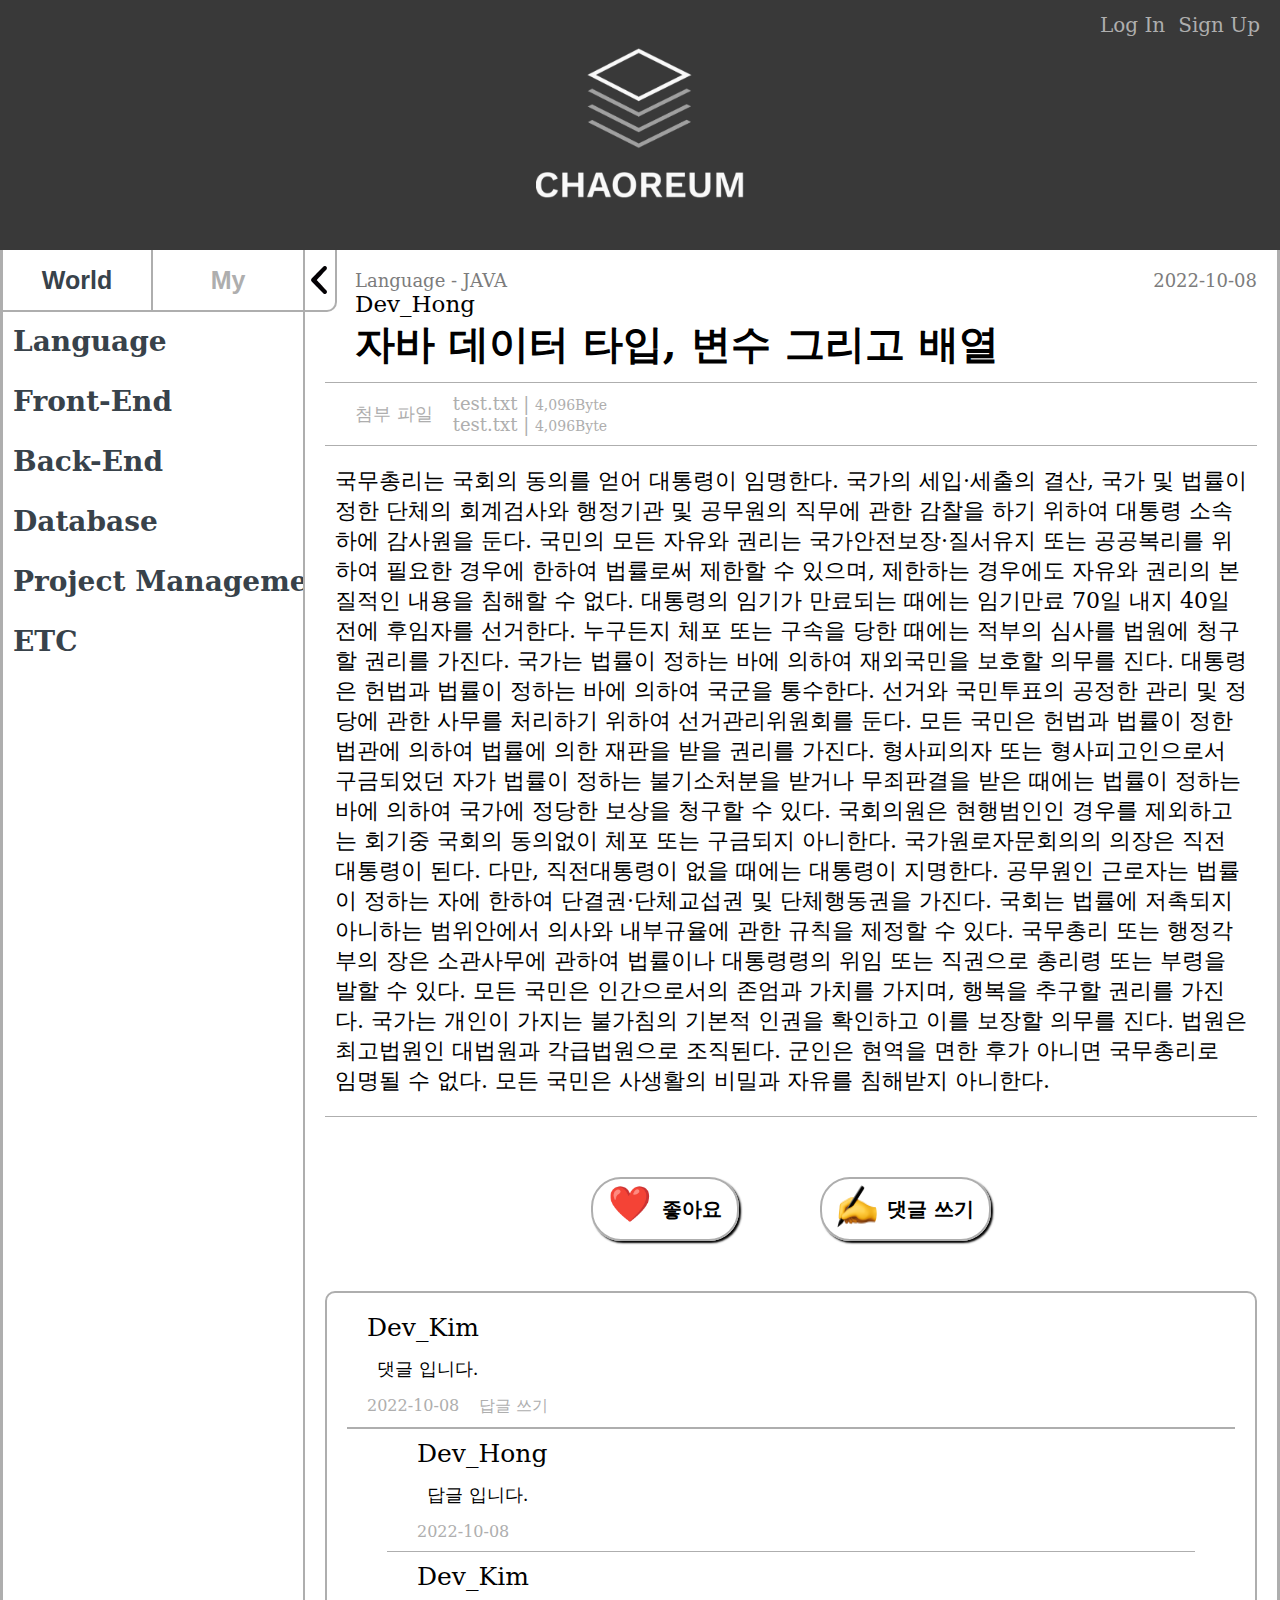
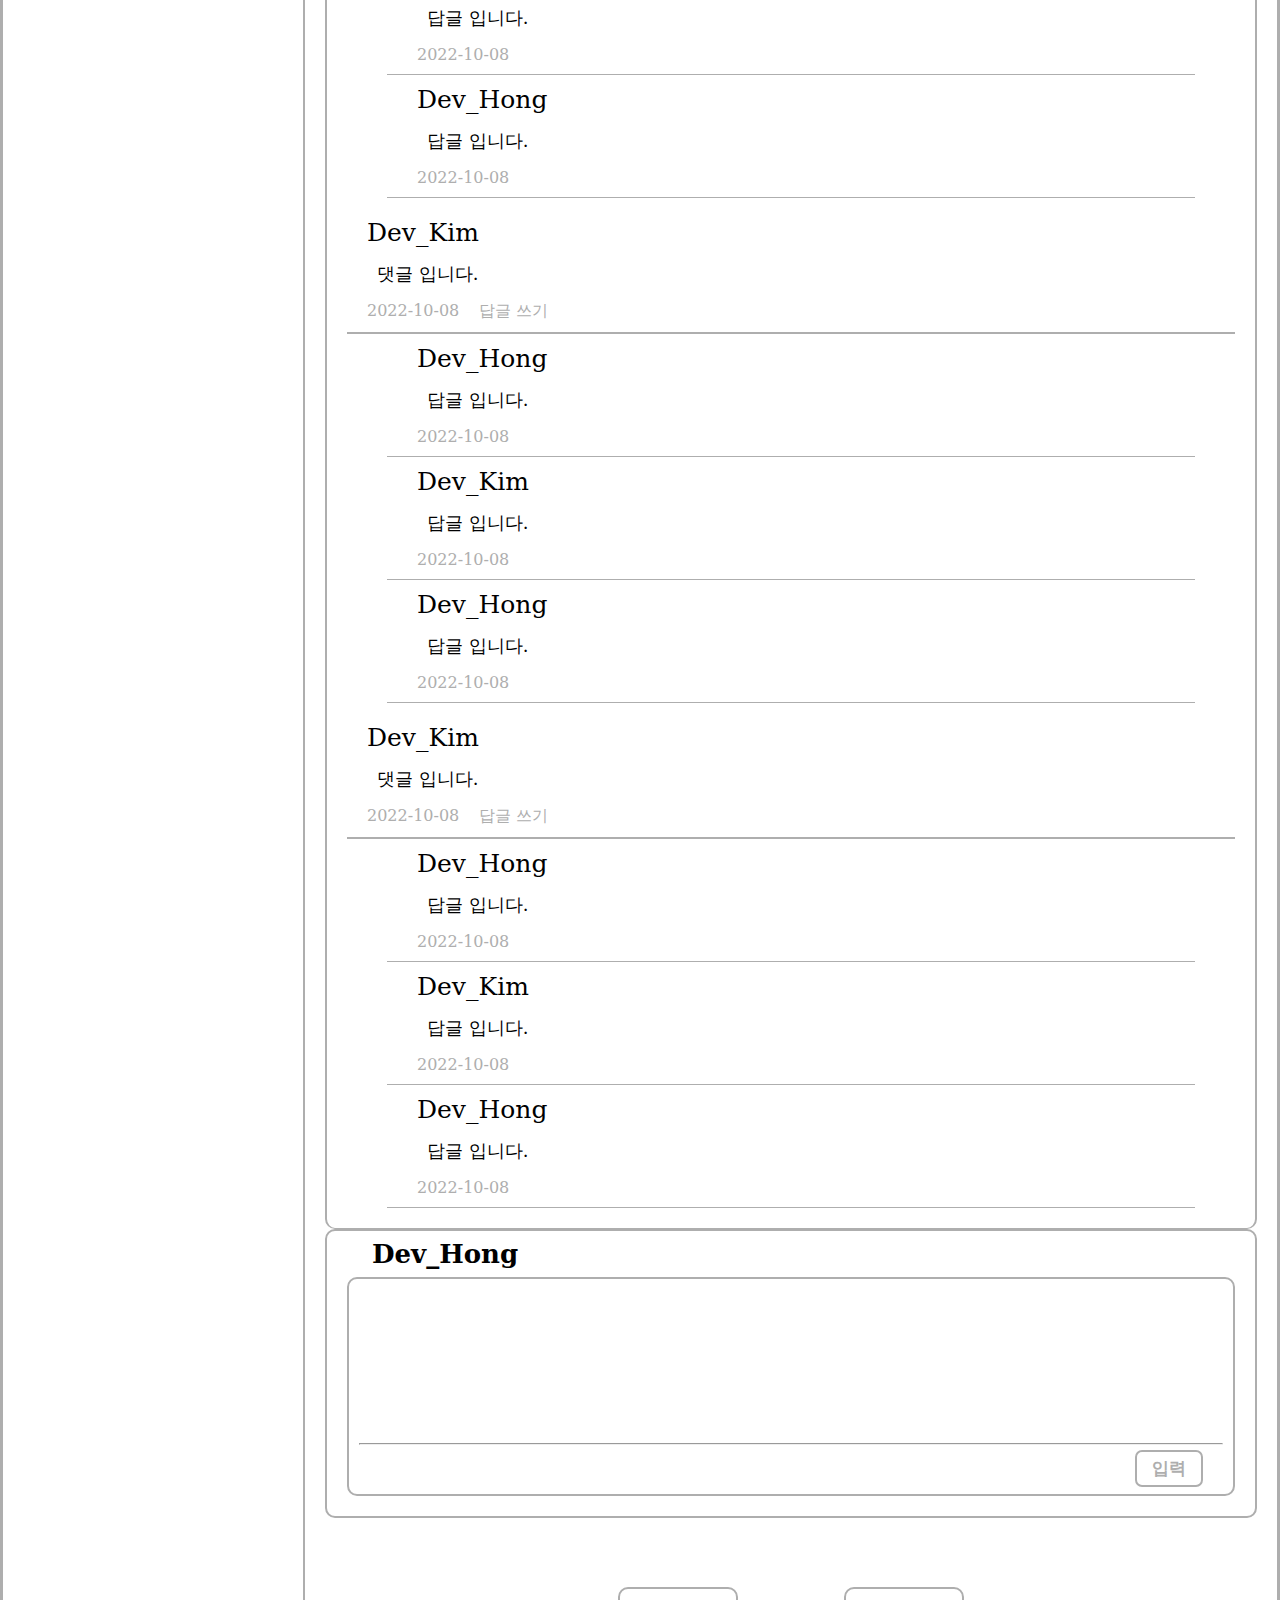
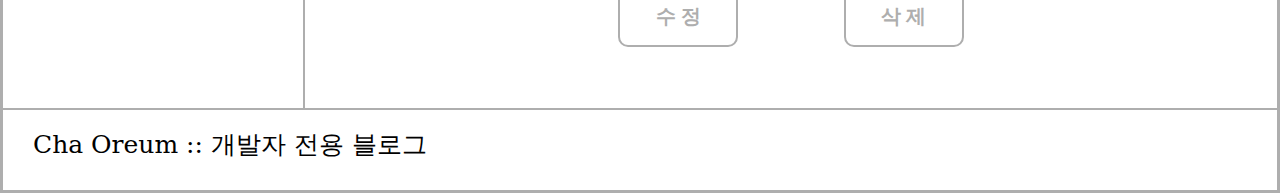
==== commit 6c9dc169: "[update] Cha Oreum view 완료" ====
--- a/html/detail.html
+++ b/html/detail.html
@@ -233,12 +233,12 @@
             </div>
 
             <!-- 수정, 삭제 -->
-            <!-- <div id="update_wrap">
+            <div id="update_wrap">
                 <form action="">
                     <input type="button" name="" id="update" value="수 정">
                     <input type="button" name="" id="delete" value="삭 제">
                 </form>
-            </div> -->
+            </div>
 
         </main>
 
